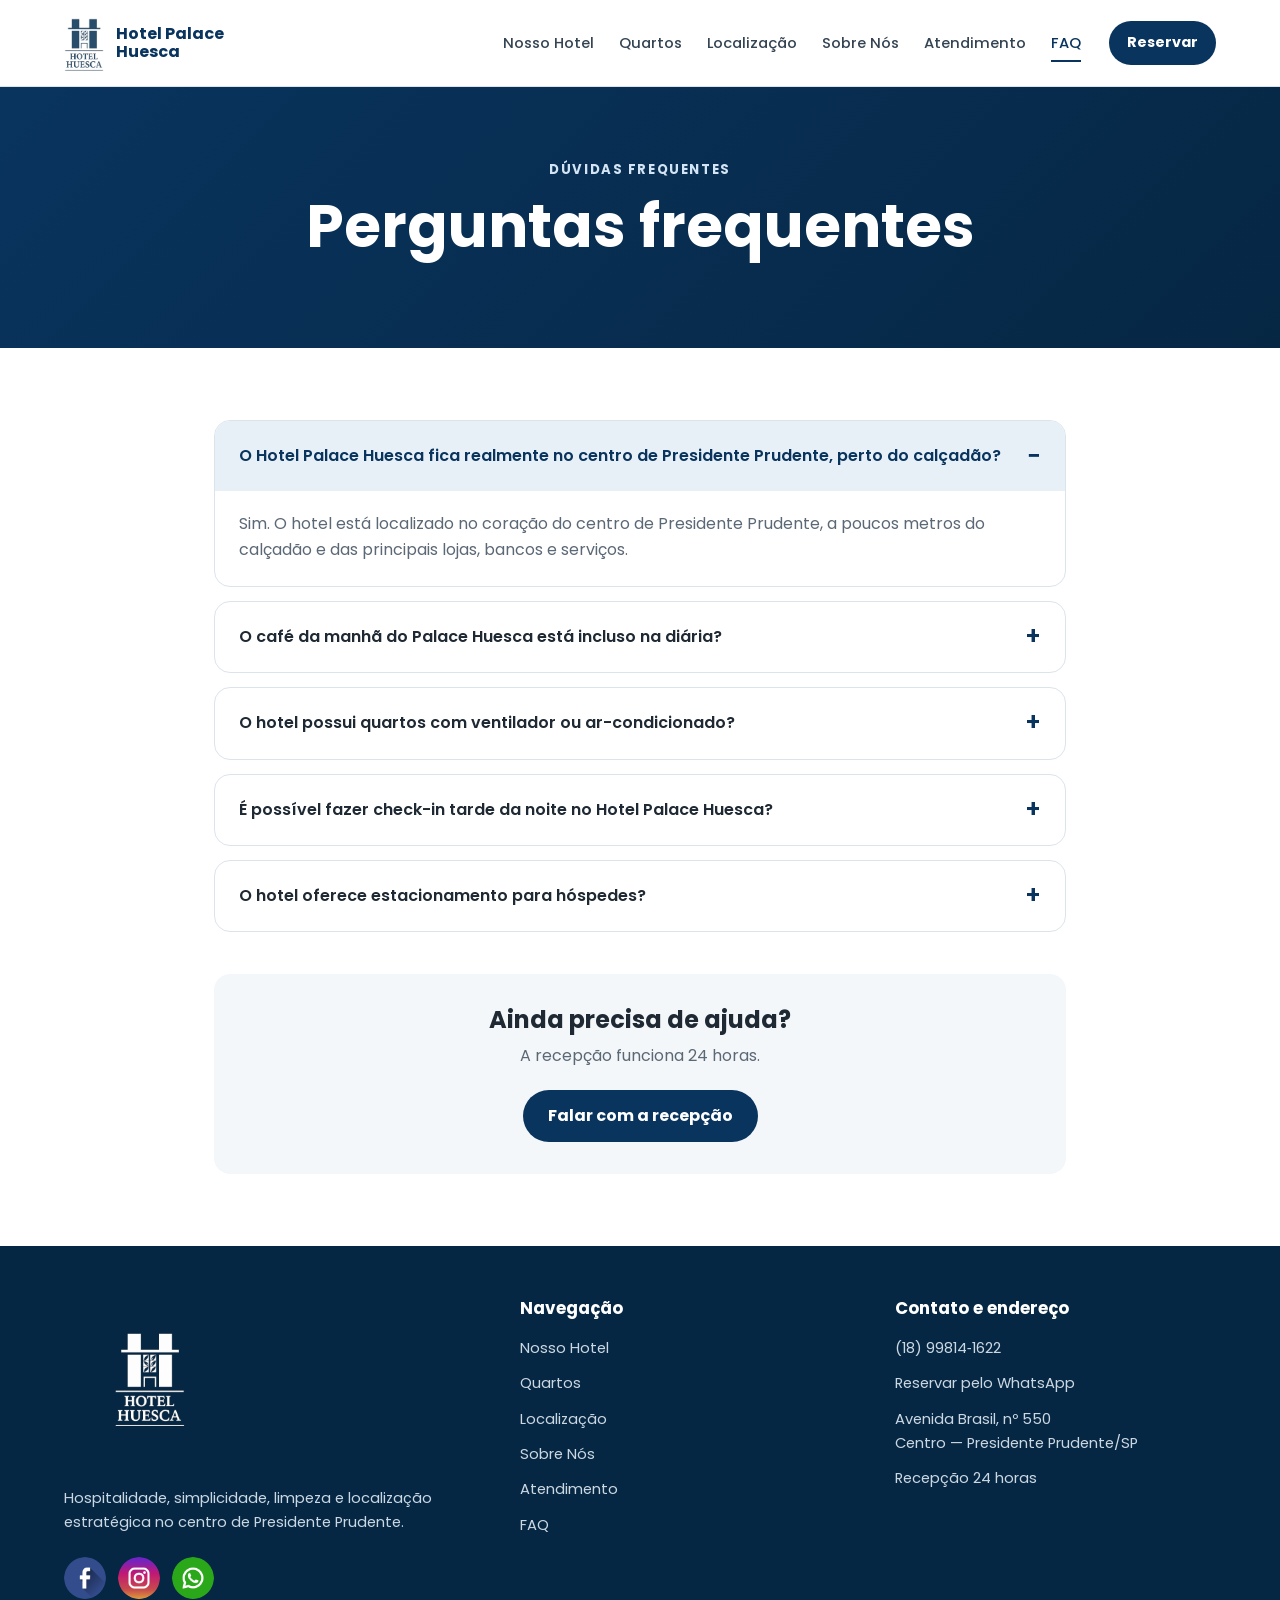
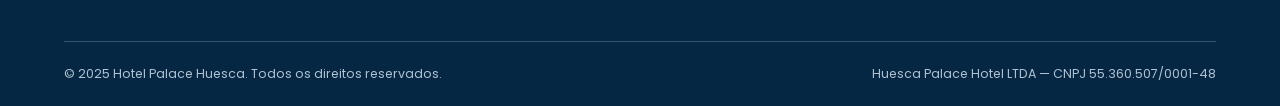
==== faq.html @ 7e8216e1 "first-version" ====
<!doctype html>
<html lang="pt-br">
  <head>
    <meta charset="UTF-8" />
    <meta name="viewport" content="width=device-width, initial-scale=1.0" />
    <meta
      name="description"
      content="Perguntas frequentes sobre café da manhã, quartos, estacionamento, localização e check-in."
    />
    <title>Perguntas frequentes | Hotel Palace Huesca</title>

    <link
      rel="icon"
      type="image/png"
      href="img/favicon-hotel-azul.png"
      media="(prefers-color-scheme: light)"
    />
    <link
      rel="icon"
      type="image/png"
      href="img/favicon-hotel-branco.png"
      media="(prefers-color-scheme: dark)"
    />

    <link rel="preconnect" href="https://fonts.googleapis.com" />
    <link rel="preconnect" href="https://fonts.gstatic.com" crossorigin />
    <link
      href="https://fonts.googleapis.com/css2?family=Poppins:wght@400;500;600;700&display=swap"
      rel="stylesheet"
    />
    <link rel="stylesheet" href="css/index.css" />
    <link rel="stylesheet" href="css/faq.css" />
  </head>
  <body>
    <header class="site-header">
      <div class="cor-fundo-secundario">
        <nav class="container" aria-label="Navegação principal">
          <a
            href="index.html"
            id="logo"
            aria-label="Hotel Palace Huesca — página inicial"
          >
            <span class="logo-imagem-placeholder" aria-hidden="true"
              ><img src="img/logo-hotel.png" alt="logo"
            /></span>
            <span class="logo-texto">Hotel Palace Huesca</span>
          </a>
          <ul id="menu-desktop">
            <li><a href="index.html">Nosso Hotel</a></li>
            <li><a href="quartos.html">Quartos</a></li>
            <li><a href="localizacao.html">Localização</a></li>
            <li><a href="sobre.html">Sobre Nós</a></li>
            <li><a href="atendimento.html">Atendimento</a></li>
            <li>
              <a href="faq.html" aria-current="page" class="ativo">FAQ</a>
            </li>
          </ul>
          <a class="nav-reserva" href="reserva.html">Reservar</a>
          <button
            id="menu-button"
            type="button"
            aria-label="Abrir menu"
            aria-expanded="false"
            aria-controls="menu-mobile-container"
          >
            <span aria-hidden="true">☰</span>
          </button>
          <div id="menu-mobile-container">
            <ul id="menu-mobile">
              <li><a href="index.html">Nosso Hotel</a></li>
              <li><a href="quartos.html">Quartos</a></li>
              <li><a href="localizacao.html">Localização</a></li>
              <li><a href="sobre.html">Sobre Nós</a></li>
              <li><a href="atendimento.html">Atendimento</a></li>
              <li>
                <a href="faq.html" aria-current="page" class="ativo">FAQ</a>
              </li>
              <li><a href="reserva.html">Reservar</a></li>
            </ul>
          </div>
        </nav>
      </div>
    </header>
    <main>
      <section class="cabecalho-pagina">
        <div class="container">
          <p class="sobretitulo">Dúvidas frequentes</p>
          <h1>Perguntas frequentes</h1>
        </div>
      </section>
      <section class="container conteudo-pagina faq-container">
        <details class="faq-item" open>
          <summary>
            O Hotel Palace Huesca fica realmente no centro de Presidente
            Prudente, perto do calçadão?
          </summary>
          <div class="faq-resposta">
            <p>
              Sim. O hotel está localizado no coração do centro de Presidente
              Prudente, a poucos metros do calçadão e das principais lojas,
              bancos e serviços.
            </p>
          </div>
        </details>
        <details class="faq-item">
          <summary>
            O café da manhã do Palace Huesca está incluso na diária?
          </summary>
          <div class="faq-resposta">
            <p>
              Sim. O café da manhã é gratuito e servido diariamente das 6h às
              9h.
            </p>
          </div>
        </details>
        <details class="faq-item">
          <summary>
            O hotel possui quartos com ventilador ou ar-condicionado?
          </summary>
          <div class="faq-resposta">
            <p>
              Sim. O hotel oferece quartos com ventilador e opções com
              ar-condicionado, conforme a disponibilidade no momento da reserva.
            </p>
          </div>
        </details>
        <details class="faq-item">
          <summary>
            É possível fazer check-in tarde da noite no Hotel Palace Huesca?
          </summary>
          <div class="faq-resposta">
            <p>
              Sim. A recepção funciona 24 horas, permitindo check-in noturno.
            </p>
          </div>
        </details>
        <details class="faq-item">
          <summary>O hotel oferece estacionamento para hóspedes?</summary>
          <div class="faq-resposta">
            <p>
              Sim. O estacionamento está disponível gratuitamente, mediante
              consulta de disponibilidade no check-in.
            </p>
          </div>
        </details>
        <div class="faq-cta">
          <h2>Ainda precisa de ajuda?</h2>
          <p>A recepção funciona 24 horas.</p>
          <a
            class="btn btn-primario"
            href="https://wa.me/5518998141622?text=Ol%C3%A1%2C%20tenho%20interesse%20em%20fazer%20uma%20reserva%20%F0%9F%98%8A."
            target="_blank"
            rel="noopener noreferrer"
            >Falar com a recepção</a
          >
        </div>
      </section>
    </main>
    <footer class="site-footer">
      <section class="container">
        <div class="footer-grid">
          <div class="footer-col">
            <div class="footer-logo-placeholder">
              <img src="img/logo-hotel-sem-fundo.png" alt="logo" />
            </div>
            <p class="missao">
              Hospitalidade, simplicidade, limpeza e localização estratégica no
              centro de Presidente Prudente.
            </p>
            <div class="social-links" role="group" aria-label="Redes sociais">
              <a
                class="social-link"
                href="https://www.facebook.com/profile.php?id=61592348461438"
                target="_blank"
                rel="noopener noreferrer"
                aria-label="Abrir o Facebook do Hotel Palace Huesca"
              >
                <img src="img/facebook.png" alt="" aria-hidden="true" />
              </a>
              <a
                class="social-link"
                href="https://www.instagram.com/hotelhuesca/"
                target="_blank"
                rel="noopener noreferrer"
                aria-label="Abrir o Instagram do Hotel Palace Huesca"
              >
                <img src="img/instagram.png" alt="" aria-hidden="true" />
              </a>
              <a
                class="social-link"
                href="https://wa.me/5518998141622?text=Ol%C3%A1%2C%20tenho%20interesse%20em%20fazer%20uma%20reserva%20%F0%9F%98%8A."
                target="_blank"
                rel="noopener noreferrer"
                aria-label="Falar com o Hotel Palace Huesca pelo WhatsApp"
              >
                <img src="img/whatsapp.png" alt="" aria-hidden="true" />
              </a>
            </div>
          </div>
          <div class="footer-col">
            <h2>Navegação</h2>
            <ul>
              <li><a href="index.html">Nosso Hotel</a></li>
              <li><a href="quartos.html">Quartos</a></li>
              <li><a href="localizacao.html">Localização</a></li>
              <li><a href="sobre.html">Sobre Nós</a></li>
              <li><a href="atendimento.html">Atendimento</a></li>
              <li><a href="faq.html">FAQ</a></li>
            </ul>
          </div>
          <div class="footer-col">
            <h2>Contato e endereço</h2>
            <ul>
              <li>
                <a href="tel:+5518998141622">(18)&nbsp;99814&#8209;1622</a>
              </li>
              <li>
                <a
                  href="https://wa.me/5518998141622?text=Ol%C3%A1%2C%20tenho%20interesse%20em%20fazer%20uma%20reserva%20%F0%9F%98%8A."
                  target="_blank"
                  rel="noopener noreferrer"
                  >Reservar pelo WhatsApp</a
                >
              </li>
              <li>
                Avenida Brasil, nº 550<br />Centro — Presidente Prudente/SP
              </li>
              <li>Recepção 24 horas</li>
            </ul>
          </div>
        </div>
        <div class="footer-bottom">
          <p>&copy; 2025 Hotel Palace Huesca. Todos os direitos reservados.</p>
          <p>Huesca Palace Hotel LTDA — CNPJ 55.360.507/0001-48</p>
        </div>
      </section>
    </footer>
    <script src="js/menu.js"></script>
  </body>
</html>
---- css/index.css ----
@import url("global.css");
@import url("nav.css");
@import url("footer.css");
---- css/faq.css ----
.faq-container {
  max-width: 900px;
}
.faq-item {
  overflow: hidden;
  margin-bottom: 14px;
  border: 1px solid var(--cor-borda);
  border-radius: var(--raio);
  background: #fff;
}
.faq-item summary {
  position: relative;
  padding: 22px 58px 22px 24px;
  color: var(--cor-texto);
  font-weight: 600;
  cursor: pointer;
  list-style: none;
}
.faq-item summary::-webkit-details-marker {
  display: none;
}
.faq-item summary::after {
  position: absolute;
  top: 50%;
  right: 24px;
  color: var(--cor-primaria);
  content: "+";
  font-size: 1.5rem;
  transform: translateY(-50%);
}
.faq-item[open] summary {
  background: var(--cor-primaria-clara);
  color: var(--cor-primaria);
}
.faq-item[open] summary::after {
  content: "−";
}
.faq-resposta {
  padding: 0 24px 22px;
  color: var(--cor-texto-secundario);
}
.faq-item[open] .faq-resposta {
  padding-top: 20px;
}
.faq-cta {
  margin-top: 42px;
  padding: 32px;
  border-radius: var(--raio);
  background: var(--cor-fundo-suave);
  text-align: center;
}
.faq-cta h2 {
  margin-bottom: 8px;
}
.faq-cta p {
  margin-bottom: 20px;
  color: var(--cor-texto-secundario);
}
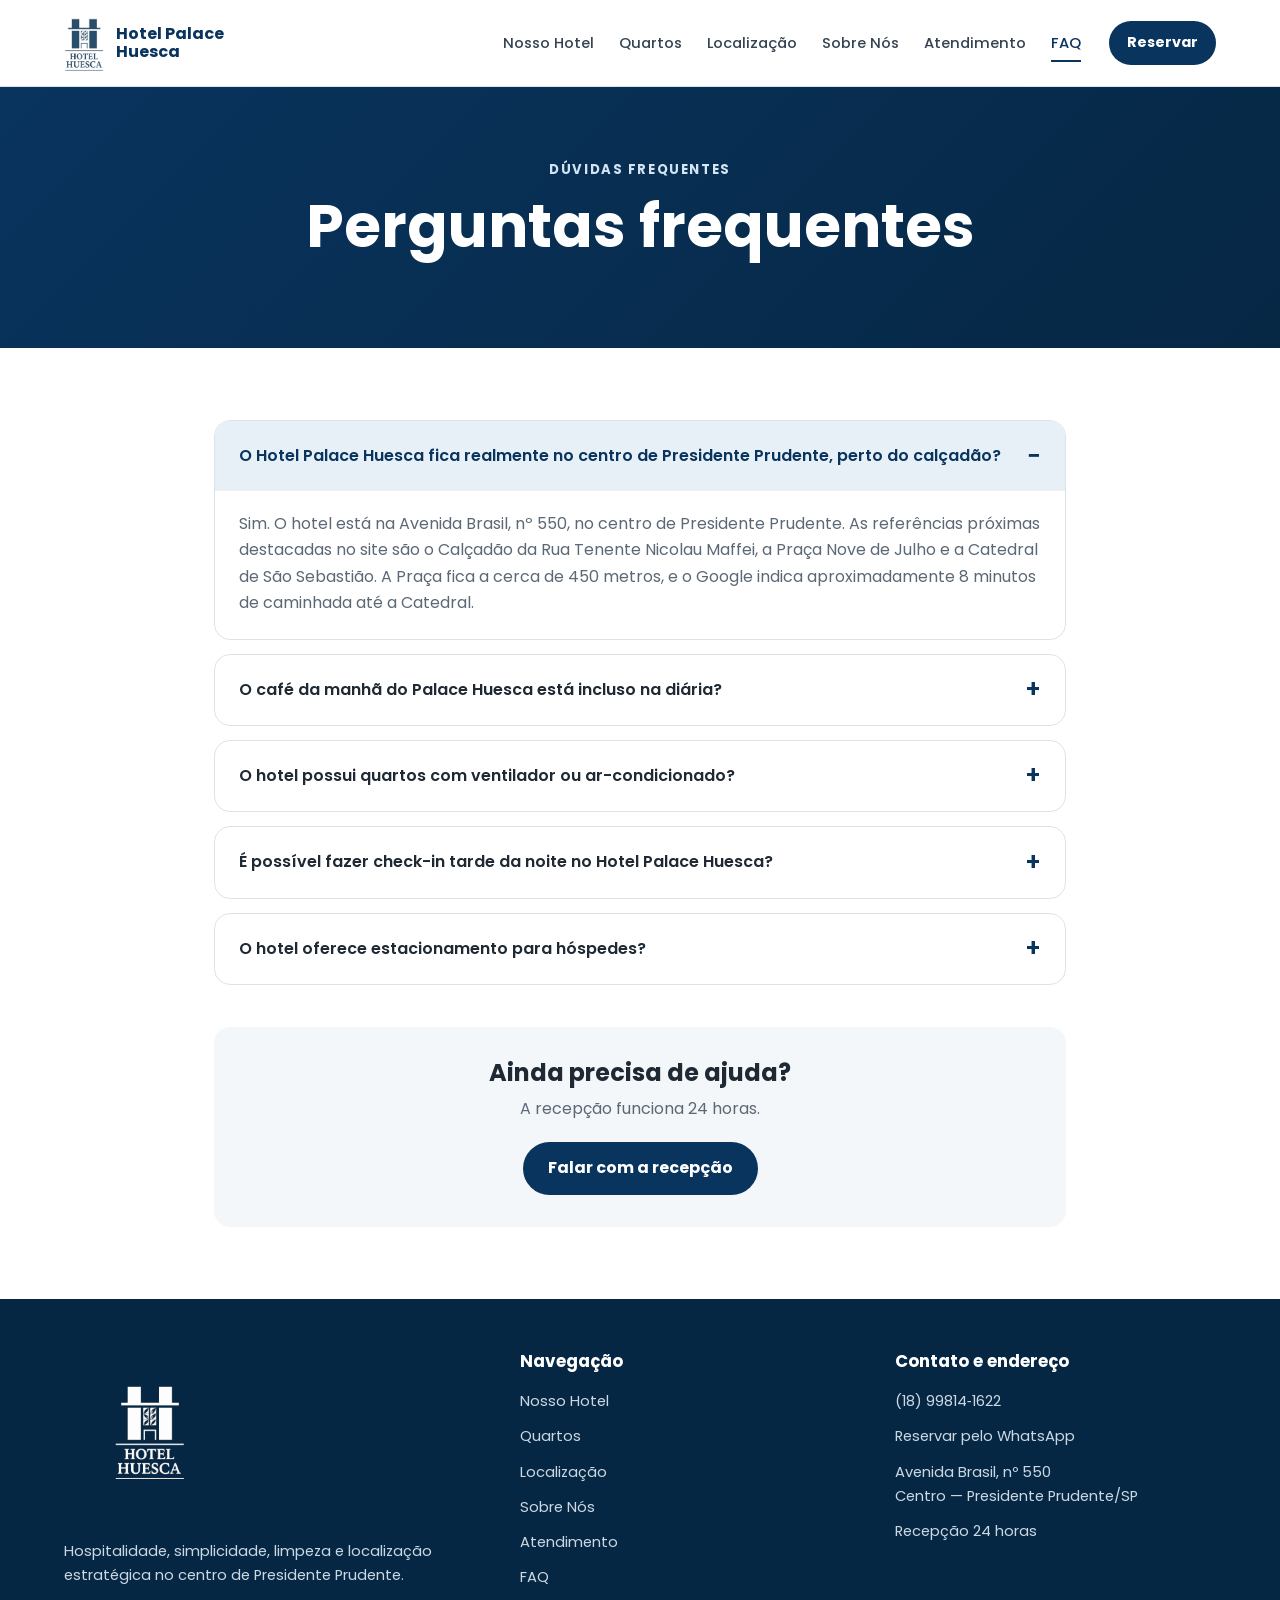
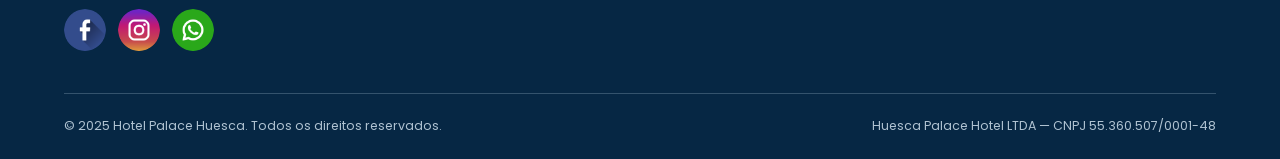
==== commit 2f8866bd: "second-version" ====
--- a/faq.html
+++ b/faq.html
@@ -96,9 +96,12 @@
           </summary>
           <div class="faq-resposta">
             <p>
-              Sim. O hotel está localizado no coração do centro de Presidente
-              Prudente, a poucos metros do calçadão e das principais lojas,
-              bancos e serviços.
+              Sim. O hotel está na Avenida Brasil, nº 550, no centro de
+              Presidente Prudente. As referências próximas destacadas no site
+              são o Calçadão da Rua Tenente Nicolau Maffei, a Praça Nove de
+              Julho e a Catedral de São Sebastião. A Praça fica a cerca de 450
+              metros, e o Google indica aproximadamente 8 minutos de caminhada
+              até a Catedral.
             </p>
           </div>
         </details>
